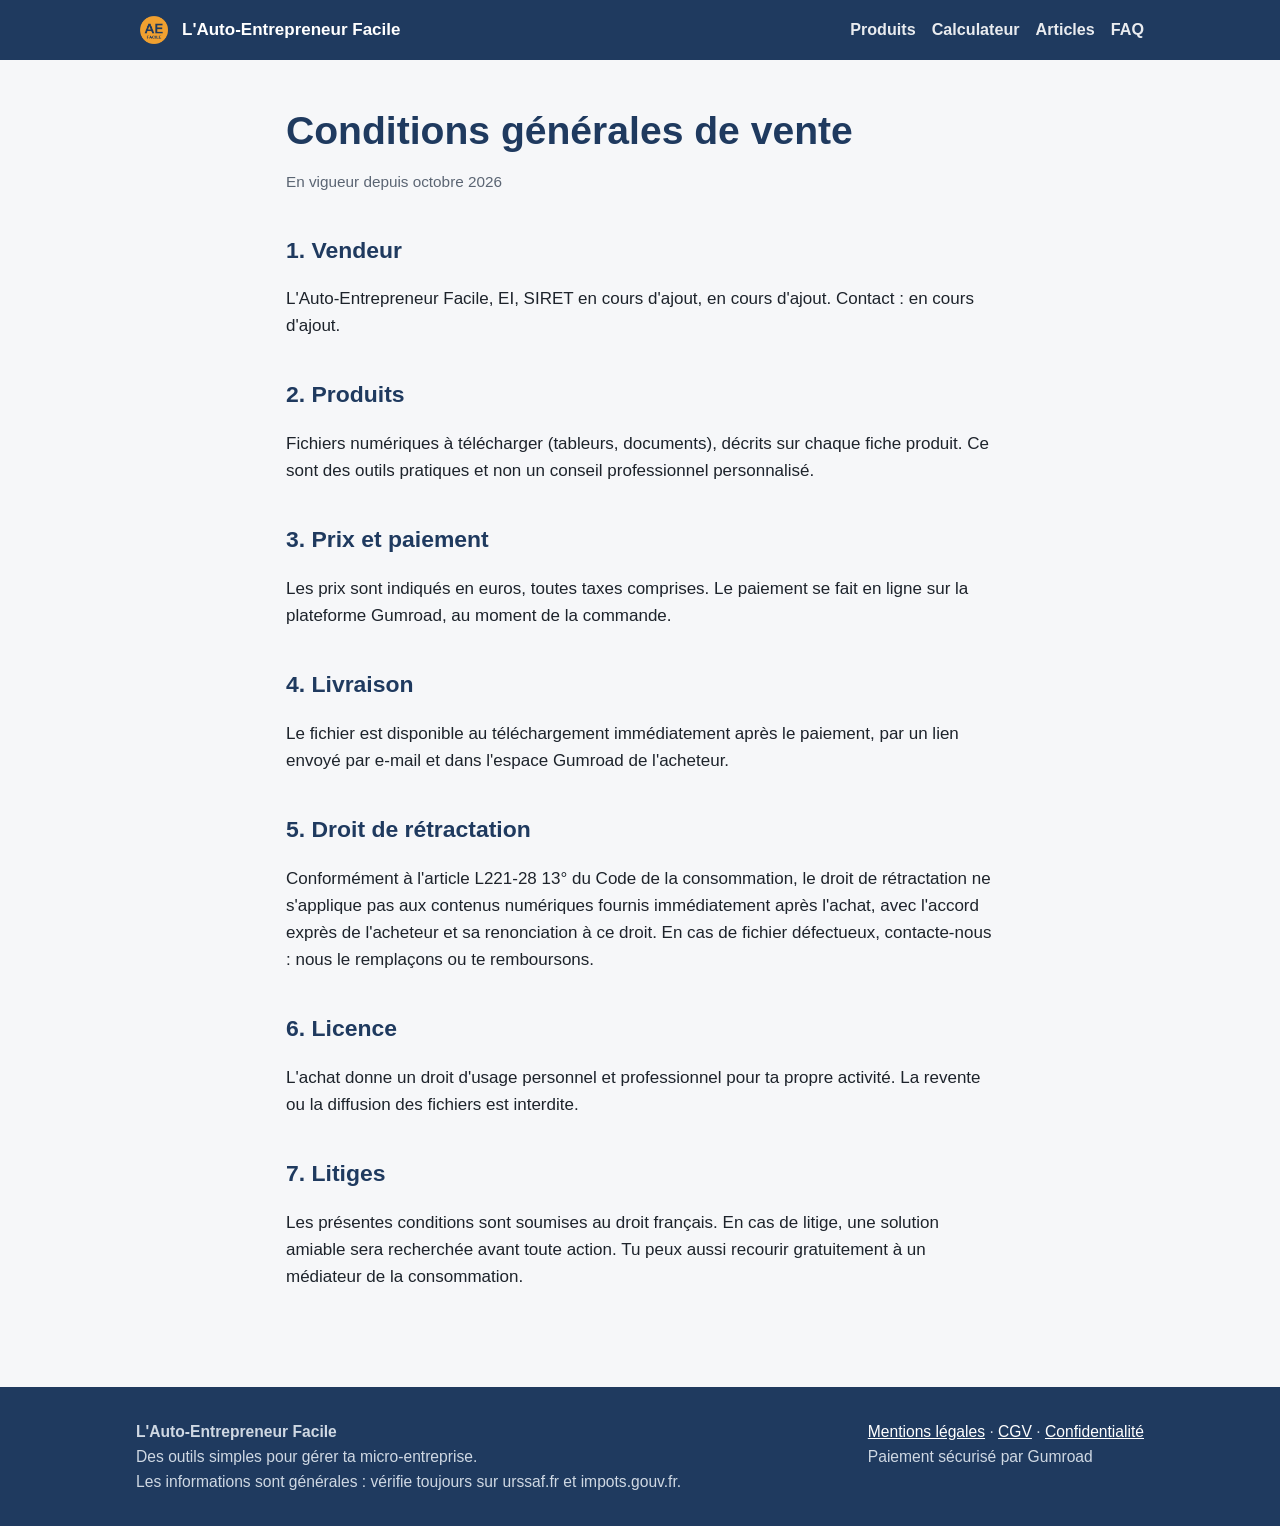
==== cgv.html @ dfa5169b "Site boutique L'Auto-Entrepreneur Facile Co-Authored-By: Claude Opus 5.5 <noreply@anthropic.com>" ====
<!doctype html>
<html lang="fr">
<head>
<meta charset="utf-8">
<meta name="viewport" content="width=device-width, initial-scale=1">
<title>Conditions générales de vente · L'Auto-Entrepreneur Facile</title>
<meta name="description" content="Conditions générales de vente">
<link rel="canonical" href="https://kartel97.github.io/ae-facile/cgv.html">
<meta property="og:title" content="Conditions générales de vente · L'Auto-Entrepreneur Facile">
<meta property="og:description" content="Conditions générales de vente">
<meta property="og:type" content="website">
<meta property="og:url" content="https://kartel97.github.io/ae-facile/cgv.html">
<meta property="og:image" content="https://kartel97.github.io/ae-facile/img/partage.jpg">
<meta name="twitter:card" content="summary_large_image">
<link rel="icon" href="favicon.png">
<link rel="stylesheet" href="style.css">

</head>
<body>
<header><div class="wrap">
<a class="logo" href="index.html"><img src="img/logo.png" alt="">L'Auto-Entrepreneur Facile</a>
<nav><a href="index.html#produits">Produits</a><a href="index.html#calcul">Calculateur</a><a href="index.html#articles">Articles</a><a href="index.html#faq">FAQ</a></nav>
</div></header>
<article class="article"><h1>Conditions générales de vente</h1><p class="maj">En vigueur depuis octobre 2026</p>
<h2>1. Vendeur</h2><p>L'Auto-Entrepreneur Facile, EI, SIRET en cours d'ajout, en cours d'ajout. Contact : en cours d'ajout.</p>
<h2>2. Produits</h2><p>Fichiers numériques à télécharger (tableurs, documents), décrits sur chaque fiche produit. Ce sont des outils pratiques et non un conseil professionnel personnalisé.</p>
<h2>3. Prix et paiement</h2><p>Les prix sont indiqués en euros, toutes taxes comprises. Le paiement se fait en ligne sur la plateforme Gumroad, au moment de la commande.</p>
<h2>4. Livraison</h2><p>Le fichier est disponible au téléchargement immédiatement après le paiement, par un lien envoyé par e-mail et dans l'espace Gumroad de l'acheteur.</p>
<h2>5. Droit de rétractation</h2><p>Conformément à l'article L221-28 13° du Code de la consommation, le droit de rétractation ne s'applique pas aux contenus numériques fournis immédiatement après l'achat, avec l'accord exprès de l'acheteur et sa renonciation à ce droit. En cas de fichier défectueux, contacte-nous : nous le remplaçons ou te remboursons.</p>
<h2>6. Licence</h2><p>L'achat donne un droit d'usage personnel et professionnel pour ta propre activité. La revente ou la diffusion des fichiers est interdite.</p>
<h2>7. Litiges</h2><p>Les présentes conditions sont soumises au droit français. En cas de litige, une solution amiable sera recherchée avant toute action. Tu peux aussi recourir gratuitement à un médiateur de la consommation.</p></article>
<footer><div class="wrap">
<div><b>L'Auto-Entrepreneur Facile</b><br>Des outils simples pour gérer ta micro-entreprise.<br>Les informations sont générales : vérifie toujours sur urssaf.fr et impots.gouv.fr.</div>
<div><a href="mentions-legales.html">Mentions légales</a> · <a href="cgv.html">CGV</a> · <a href="confidentialite.html">Confidentialité</a><br>Paiement sécurisé par Gumroad</div>
</div></footer>
</body>
</html>
---- style.css ----
:root{--bleu:#1F3A5F;--bleu2:#2c5282;--acc:#F0A030;--fond:#F6F7F9;--carte:#fff;--texte:#1d232b;--gris:#5b6573;--ligne:#e3e7ec;--vert:#1b7f3b}
@media (prefers-color-scheme:dark){:root{--bleu:#9cc3ff;--bleu2:#7fb0ff;--fond:#12151a;--carte:#1c2128;--texte:#e8ebef;--gris:#9aa4b1;--ligne:#2c333d;--vert:#5fd38a}}
*{box-sizing:border-box}
html{scroll-behavior:smooth}
body{margin:0;background:var(--fond);color:var(--texte);font:17px/1.6 -apple-system,BlinkMacSystemFont,"Segoe UI",Roboto,Arial,sans-serif}
a{color:var(--bleu2)}
img{max-width:100%;height:auto;display:block}
.wrap{max-width:1040px;margin:0 auto;padding:0 16px}
header{background:#1F3A5F;color:#fff;position:sticky;top:0;z-index:10}
header .wrap{display:flex;align-items:center;justify-content:space-between;gap:12px;min-height:60px;flex-wrap:wrap}
.logo{display:flex;align-items:center;gap:10px;color:#fff;text-decoration:none;font-weight:800}
.logo img{width:36px;height:36px;border-radius:50%}
nav{display:flex;gap:16px;flex-wrap:wrap}
nav a{color:#fff;text-decoration:none;font-weight:600;font-size:.95em;opacity:.9}
nav a:hover{opacity:1;text-decoration:underline}
.hero{background:linear-gradient(160deg,#1F3A5F,#2c5282);color:#fff;padding:56px 0 64px}
.hero h1{font-size:clamp(1.9em,5vw,2.8em);line-height:1.15;margin:0 0 14px}
.hero p{font-size:1.15em;opacity:.92;max-width:620px;margin:0 0 24px}
.hero .accent{color:var(--acc)}
.btn{display:inline-block;background:var(--acc);color:#1d232b;font-weight:800;text-decoration:none;padding:13px 22px;border-radius:12px;border:0;cursor:pointer;font-size:1em}
.btn:hover{filter:brightness(1.07)}
.btn.sec{background:transparent;color:inherit;border:2px solid currentColor}
.btns{display:flex;gap:12px;flex-wrap:wrap}
section{padding:48px 0}
h2{color:var(--bleu);font-size:1.7em;margin:0 0 8px}
.sous{color:var(--gris);margin:0 0 24px}
.grille{display:grid;grid-template-columns:repeat(auto-fill,minmax(230px,1fr));gap:18px}
.carte{background:var(--carte);border:1px solid var(--ligne);border-radius:16px;overflow:hidden;display:flex;flex-direction:column}
.carte .corps{padding:16px;display:flex;flex-direction:column;gap:8px;flex:1}
.carte h3{margin:0;font-size:1.1em}
.carte p{margin:0;color:var(--gris);font-size:.95em}
.prix{font-size:1.4em;font-weight:800;color:var(--bleu)}
.prix s{font-size:.65em;color:var(--gris);font-weight:600;margin-left:6px}
.carte .btn{margin-top:auto;text-align:center}
.vedette{border:2px solid var(--acc);position:relative}
.badge{position:absolute;top:10px;left:10px;background:var(--acc);color:#1d232b;font-weight:800;font-size:.8em;padding:4px 10px;border-radius:20px}
.livre img{aspect-ratio:auto;max-height:260px;width:auto;margin:16px auto 0;box-shadow:0 4px 14px rgba(0,0,0,.25)}
.calc{background:var(--carte);border:1px solid var(--ligne);border-radius:16px;padding:22px;display:grid;grid-template-columns:1fr 1fr;gap:22px}
.calc label{display:block;font-weight:600;margin:0 0 12px}
.calc input,.calc select{display:block;width:100%;margin-top:6px;padding:11px;border-radius:10px;border:1px solid var(--ligne);background:var(--fond);color:var(--texte);font-size:16px}
.res{background:var(--fond);border-radius:12px;padding:18px}
.res .l{display:flex;justify-content:space-between;padding:6px 0;border-bottom:1px dashed var(--ligne)}
.res .total{font-size:1.4em;font-weight:800;color:var(--vert);border:0;padding-top:12px}
.articles a.carte{text-decoration:none;color:inherit;padding:18px;gap:6px}
.articles a.carte:hover{border-color:var(--acc)}
.tag{font-size:.8em;font-weight:700;color:var(--acc);text-transform:uppercase;letter-spacing:.04em}
details{background:var(--carte);border:1px solid var(--ligne);border-radius:12px;padding:14px 18px;margin:10px 0}
summary{font-weight:700;cursor:pointer}
details p{margin:10px 0 0;color:var(--gris)}
footer{background:#1F3A5F;color:#cfd8e3;padding:32px 0;font-size:.92em;margin-top:40px}
footer a{color:#fff}
footer .wrap{display:flex;justify-content:space-between;gap:16px;flex-wrap:wrap}
.article{max-width:740px;margin:0 auto;padding:40px 16px}
.article h1{color:var(--bleu);font-size:clamp(1.7em,4.5vw,2.3em);line-height:1.2;margin:.2em 0 .4em}
.article h2{font-size:1.35em;margin-top:1.6em}
.article table{width:100%;border-collapse:collapse;margin:12px 0;font-size:.95em}
.article td,.article th{border-bottom:1px solid var(--ligne);padding:9px 6px;text-align:left}
.article .maj{color:var(--gris);font-size:.9em}
.encart{background:var(--carte);border:1px solid var(--ligne);border-left:5px solid var(--acc);border-radius:12px;padding:16px 18px;margin:28px 0}
.encart p{margin:0 0 12px}
.attention{border-left-color:#c0392b}
.fil{font-size:.9em;color:var(--gris)}
@media (max-width:700px){.calc{grid-template-columns:1fr}nav{gap:12px}header .wrap{padding-top:8px;padding-bottom:8px}.hero{padding:40px 0 48px}}
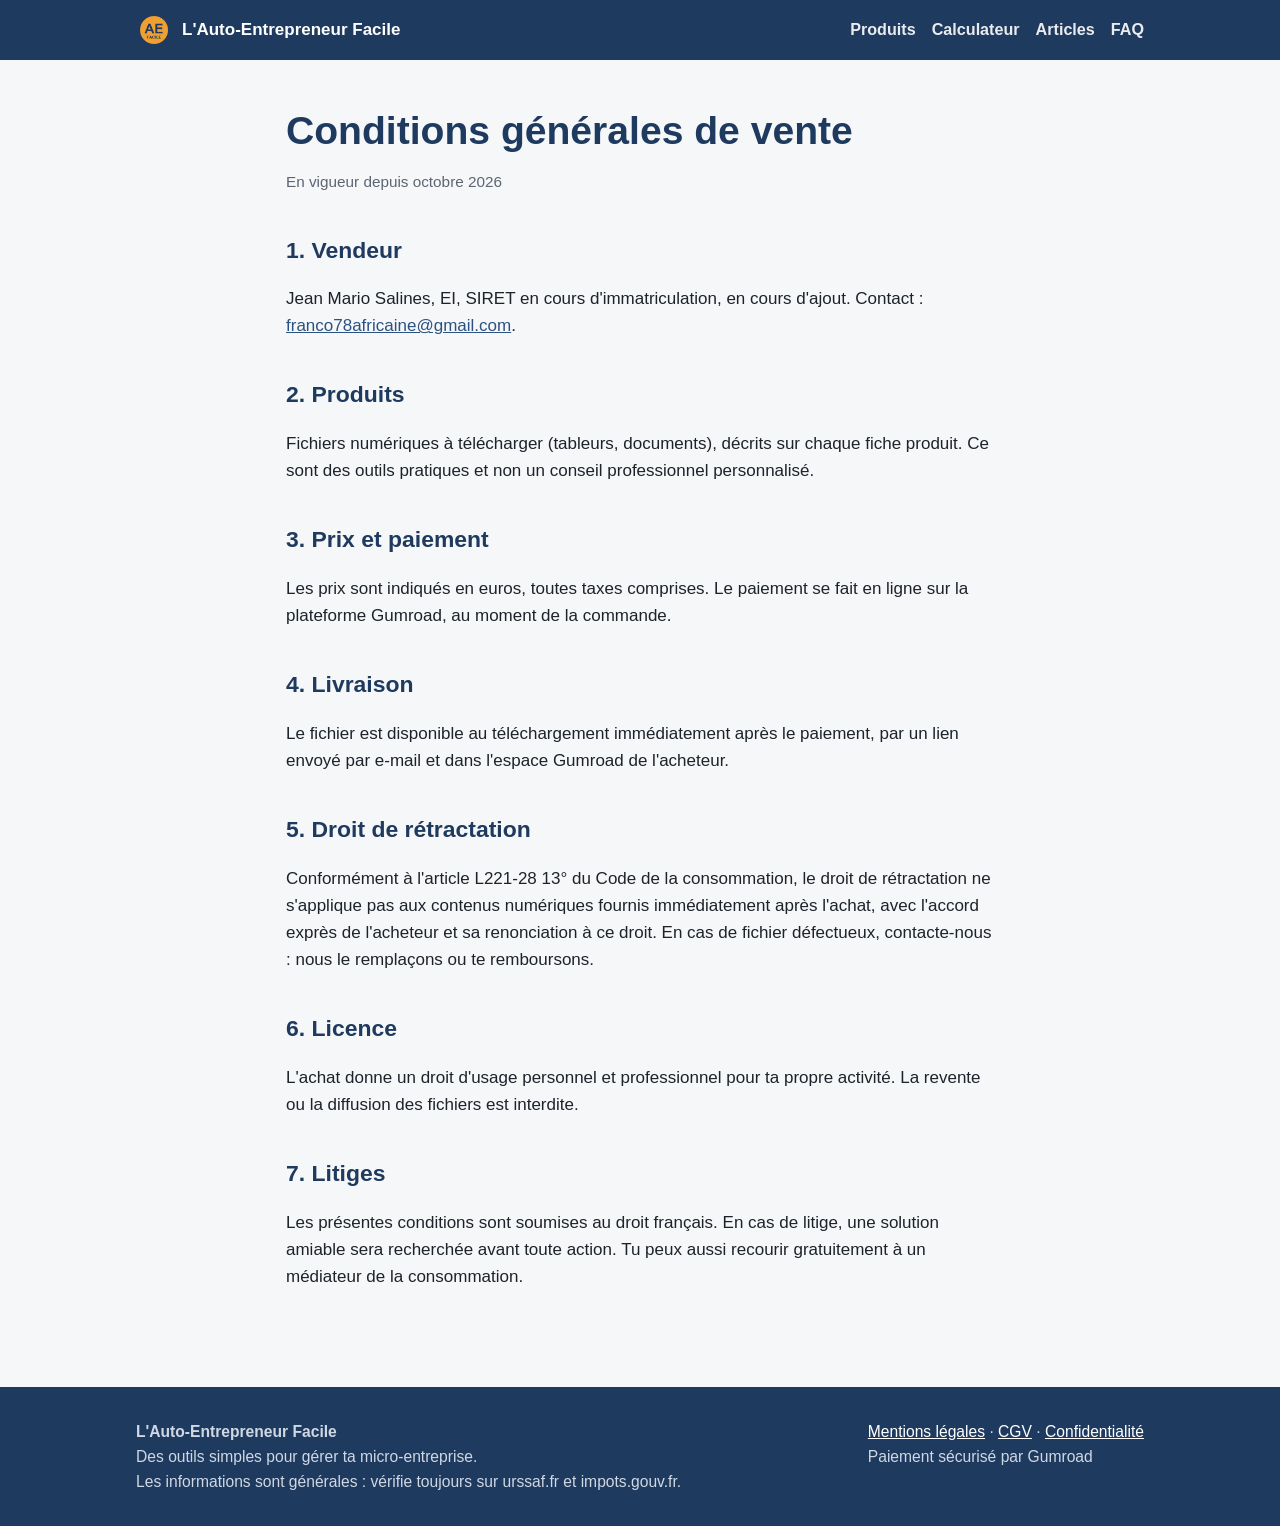
==== commit 097f8112: "Mentions légales : éditeur et contact Co-Authored-By: Claude Opus 5.5 <noreply@anthropic.com>" ====
--- a/cgv.html
+++ b/cgv.html
@@ -22,7 +22,7 @@
 <nav><a href="index.html#produits">Produits</a><a href="index.html#calcul">Calculateur</a><a href="index.html#articles">Articles</a><a href="index.html#faq">FAQ</a></nav>
 </div></header>
 <article class="article"><h1>Conditions générales de vente</h1><p class="maj">En vigueur depuis octobre 2026</p>
-<h2>1. Vendeur</h2><p>L'Auto-Entrepreneur Facile, EI, SIRET en cours d'ajout, en cours d'ajout. Contact : en cours d'ajout.</p>
+<h2>1. Vendeur</h2><p>Jean Mario Salines, EI, SIRET en cours d'immatriculation, en cours d'ajout. Contact : <a href="mailto:franco78africaine@gmail.com">franco78africaine@gmail.com</a>.</p>
 <h2>2. Produits</h2><p>Fichiers numériques à télécharger (tableurs, documents), décrits sur chaque fiche produit. Ce sont des outils pratiques et non un conseil professionnel personnalisé.</p>
 <h2>3. Prix et paiement</h2><p>Les prix sont indiqués en euros, toutes taxes comprises. Le paiement se fait en ligne sur la plateforme Gumroad, au moment de la commande.</p>
 <h2>4. Livraison</h2><p>Le fichier est disponible au téléchargement immédiatement après le paiement, par un lien envoyé par e-mail et dans l'espace Gumroad de l'acheteur.</p>
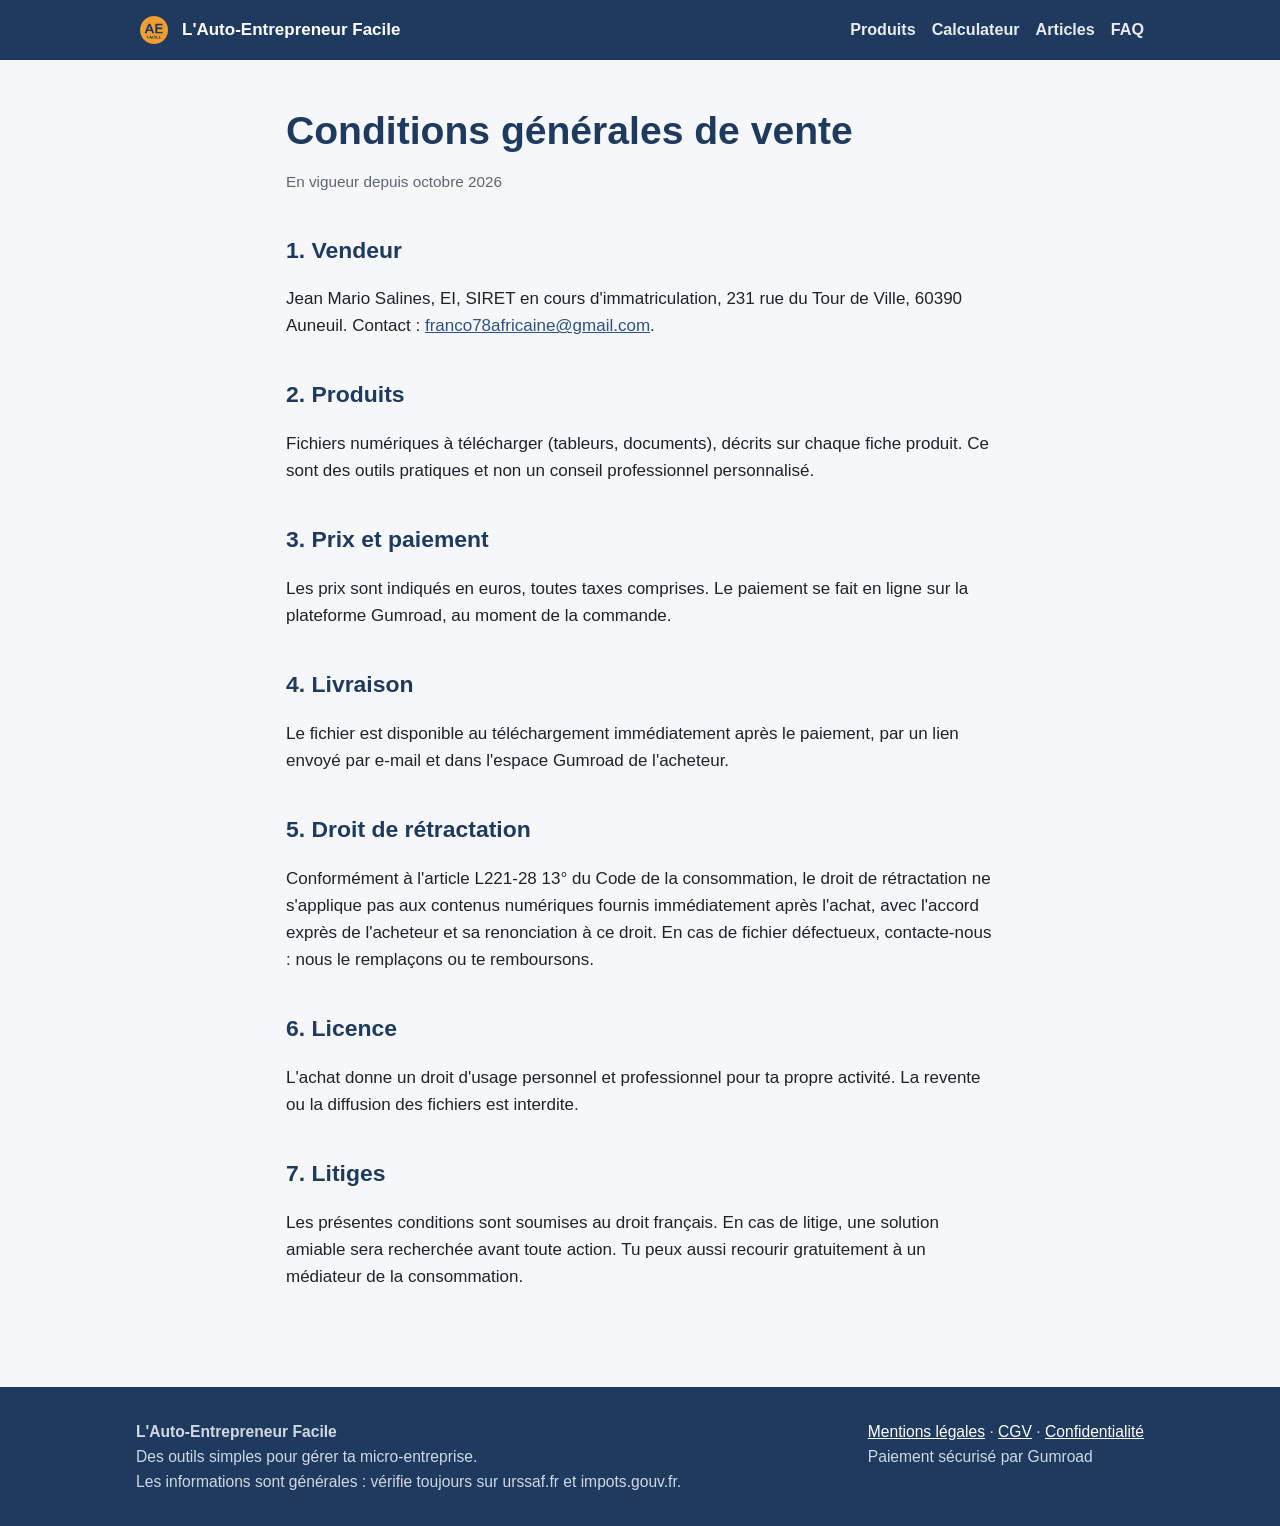
==== commit 0d30945e: "Mentions légales : adresse Co-Authored-By: Claude Opus 5.5 <noreply@anthropic.com>" ====
--- a/cgv.html
+++ b/cgv.html
@@ -22,7 +22,7 @@
 <nav><a href="index.html#produits">Produits</a><a href="index.html#calcul">Calculateur</a><a href="index.html#articles">Articles</a><a href="index.html#faq">FAQ</a></nav>
 </div></header>
 <article class="article"><h1>Conditions générales de vente</h1><p class="maj">En vigueur depuis octobre 2026</p>
-<h2>1. Vendeur</h2><p>Jean Mario Salines, EI, SIRET en cours d'immatriculation, en cours d'ajout. Contact : <a href="mailto:franco78africaine@gmail.com">franco78africaine@gmail.com</a>.</p>
+<h2>1. Vendeur</h2><p>Jean Mario Salines, EI, SIRET en cours d'immatriculation, 231 rue du Tour de Ville, 60390 Auneuil. Contact : <a href="mailto:franco78africaine@gmail.com">franco78africaine@gmail.com</a>.</p>
 <h2>2. Produits</h2><p>Fichiers numériques à télécharger (tableurs, documents), décrits sur chaque fiche produit. Ce sont des outils pratiques et non un conseil professionnel personnalisé.</p>
 <h2>3. Prix et paiement</h2><p>Les prix sont indiqués en euros, toutes taxes comprises. Le paiement se fait en ligne sur la plateforme Gumroad, au moment de la commande.</p>
 <h2>4. Livraison</h2><p>Le fichier est disponible au téléchargement immédiatement après le paiement, par un lien envoyé par e-mail et dans l'espace Gumroad de l'acheteur.</p>
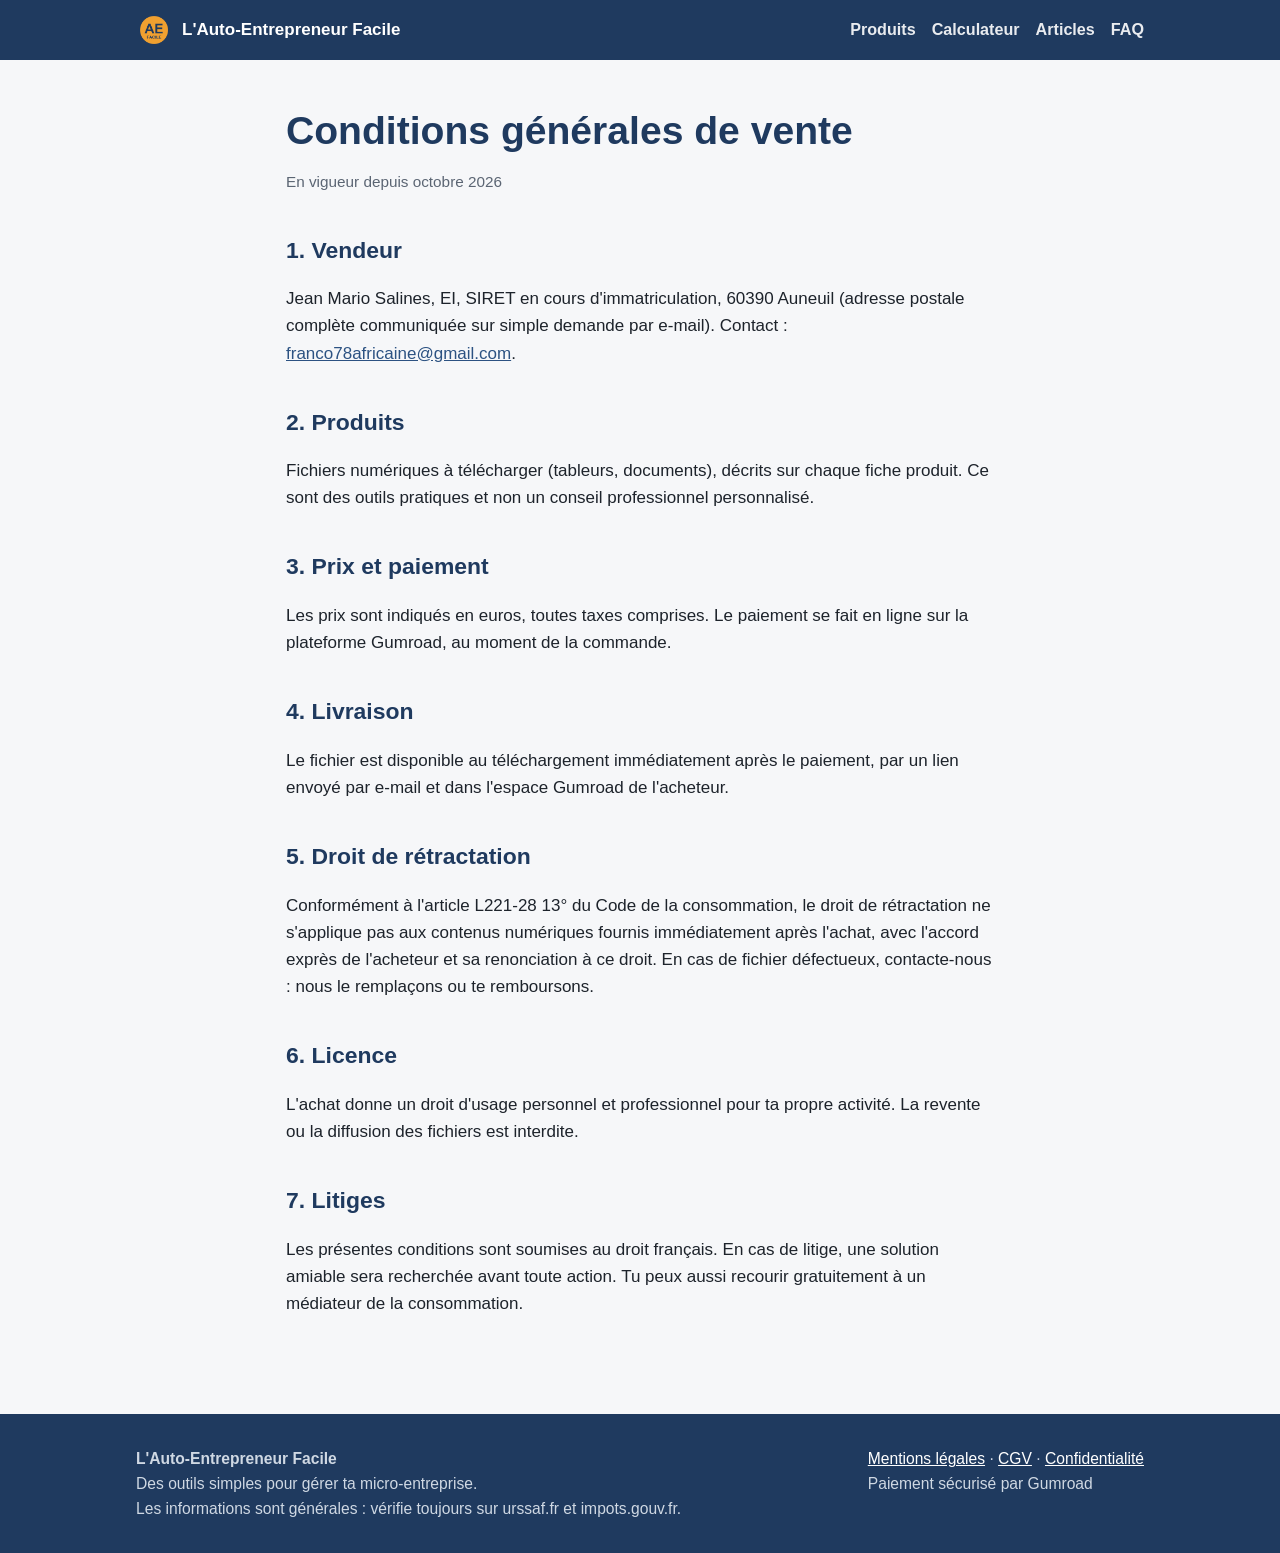
==== commit 9df117d5: "Retire l'adresse postale complète des mentions légales et CGV Co-Authored-By: Claude Opus 5.5 <norep" ====
--- a/cgv.html
+++ b/cgv.html
@@ -22,7 +22,7 @@
 <nav><a href="index.html#produits">Produits</a><a href="index.html#calcul">Calculateur</a><a href="index.html#articles">Articles</a><a href="index.html#faq">FAQ</a></nav>
 </div></header>
 <article class="article"><h1>Conditions générales de vente</h1><p class="maj">En vigueur depuis octobre 2026</p>
-<h2>1. Vendeur</h2><p>Jean Mario Salines, EI, SIRET en cours d'immatriculation, 231 rue du Tour de Ville, 60390 Auneuil. Contact : <a href="mailto:franco78africaine@gmail.com">franco78africaine@gmail.com</a>.</p>
+<h2>1. Vendeur</h2><p>Jean Mario Salines, EI, SIRET en cours d'immatriculation, 60390 Auneuil (adresse postale complète communiquée sur simple demande par e-mail). Contact : <a href="mailto:franco78africaine@gmail.com">franco78africaine@gmail.com</a>.</p>
 <h2>2. Produits</h2><p>Fichiers numériques à télécharger (tableurs, documents), décrits sur chaque fiche produit. Ce sont des outils pratiques et non un conseil professionnel personnalisé.</p>
 <h2>3. Prix et paiement</h2><p>Les prix sont indiqués en euros, toutes taxes comprises. Le paiement se fait en ligne sur la plateforme Gumroad, au moment de la commande.</p>
 <h2>4. Livraison</h2><p>Le fichier est disponible au téléchargement immédiatement après le paiement, par un lien envoyé par e-mail et dans l'espace Gumroad de l'acheteur.</p>
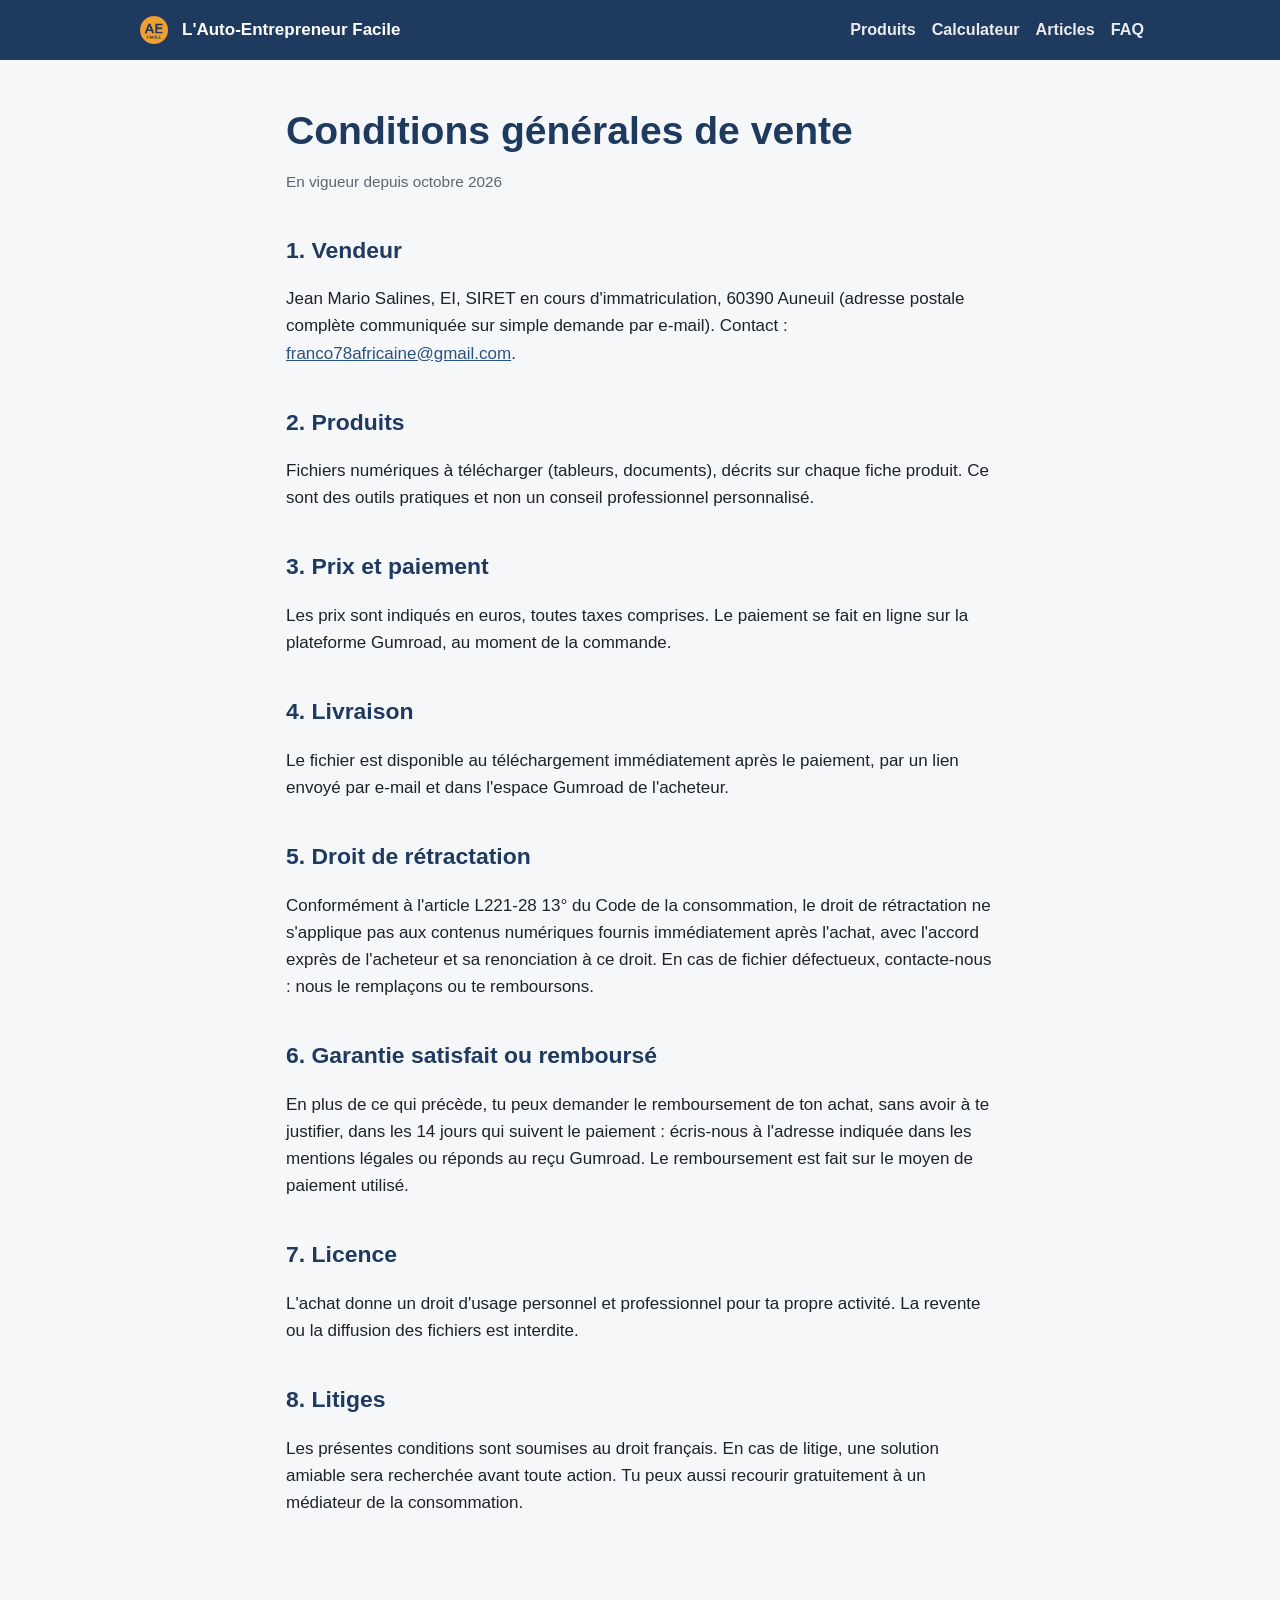
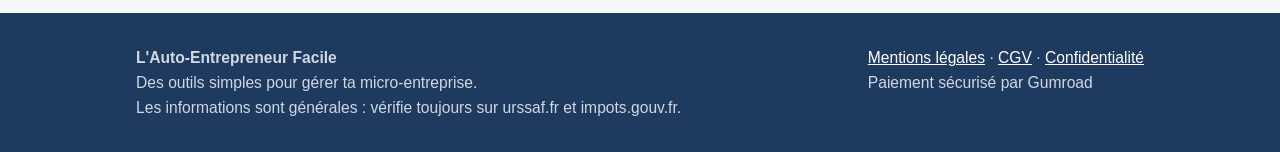
==== commit 9f9f674d: "Garantie satisfait ou remboursé 14 jours (CGV + FAQ) Co-Authored-By: Claude Opus 5.5 <noreply@anthro" ====
--- a/cgv.html
+++ b/cgv.html
@@ -27,8 +27,9 @@
 <h2>3. Prix et paiement</h2><p>Les prix sont indiqués en euros, toutes taxes comprises. Le paiement se fait en ligne sur la plateforme Gumroad, au moment de la commande.</p>
 <h2>4. Livraison</h2><p>Le fichier est disponible au téléchargement immédiatement après le paiement, par un lien envoyé par e-mail et dans l'espace Gumroad de l'acheteur.</p>
 <h2>5. Droit de rétractation</h2><p>Conformément à l'article L221-28 13° du Code de la consommation, le droit de rétractation ne s'applique pas aux contenus numériques fournis immédiatement après l'achat, avec l'accord exprès de l'acheteur et sa renonciation à ce droit. En cas de fichier défectueux, contacte-nous : nous le remplaçons ou te remboursons.</p>
-<h2>6. Licence</h2><p>L'achat donne un droit d'usage personnel et professionnel pour ta propre activité. La revente ou la diffusion des fichiers est interdite.</p>
-<h2>7. Litiges</h2><p>Les présentes conditions sont soumises au droit français. En cas de litige, une solution amiable sera recherchée avant toute action. Tu peux aussi recourir gratuitement à un médiateur de la consommation.</p></article>
+<h2>6. Garantie satisfait ou remboursé</h2><p>En plus de ce qui précède, tu peux demander le remboursement de ton achat, sans avoir à te justifier, dans les 14 jours qui suivent le paiement : écris-nous à l'adresse indiquée dans les mentions légales ou réponds au reçu Gumroad. Le remboursement est fait sur le moyen de paiement utilisé.</p>
+<h2>7. Licence</h2><p>L'achat donne un droit d'usage personnel et professionnel pour ta propre activité. La revente ou la diffusion des fichiers est interdite.</p>
+<h2>8. Litiges</h2><p>Les présentes conditions sont soumises au droit français. En cas de litige, une solution amiable sera recherchée avant toute action. Tu peux aussi recourir gratuitement à un médiateur de la consommation.</p></article>
 <footer><div class="wrap">
 <div><b>L'Auto-Entrepreneur Facile</b><br>Des outils simples pour gérer ta micro-entreprise.<br>Les informations sont générales : vérifie toujours sur urssaf.fr et impots.gouv.fr.</div>
 <div><a href="mentions-legales.html">Mentions légales</a> · <a href="cgv.html">CGV</a> · <a href="confidentialite.html">Confidentialité</a><br>Paiement sécurisé par Gumroad</div>
